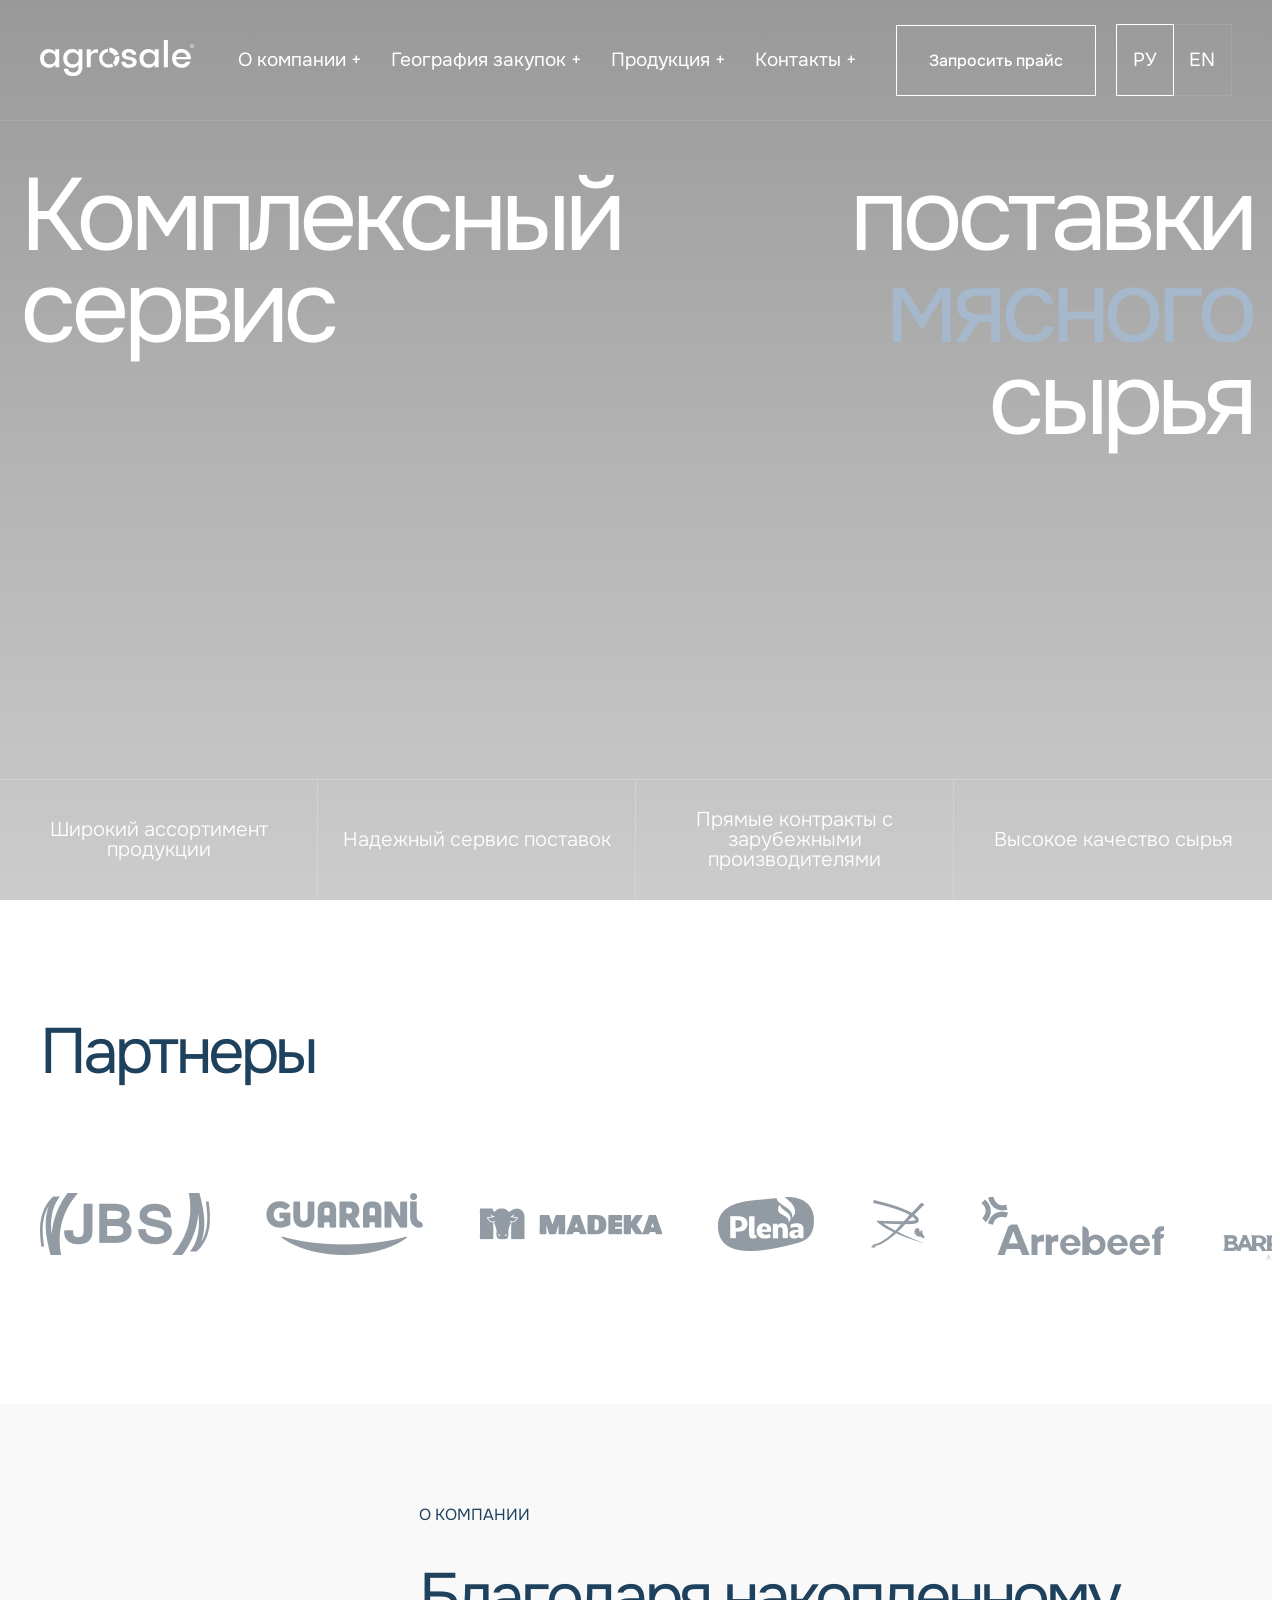
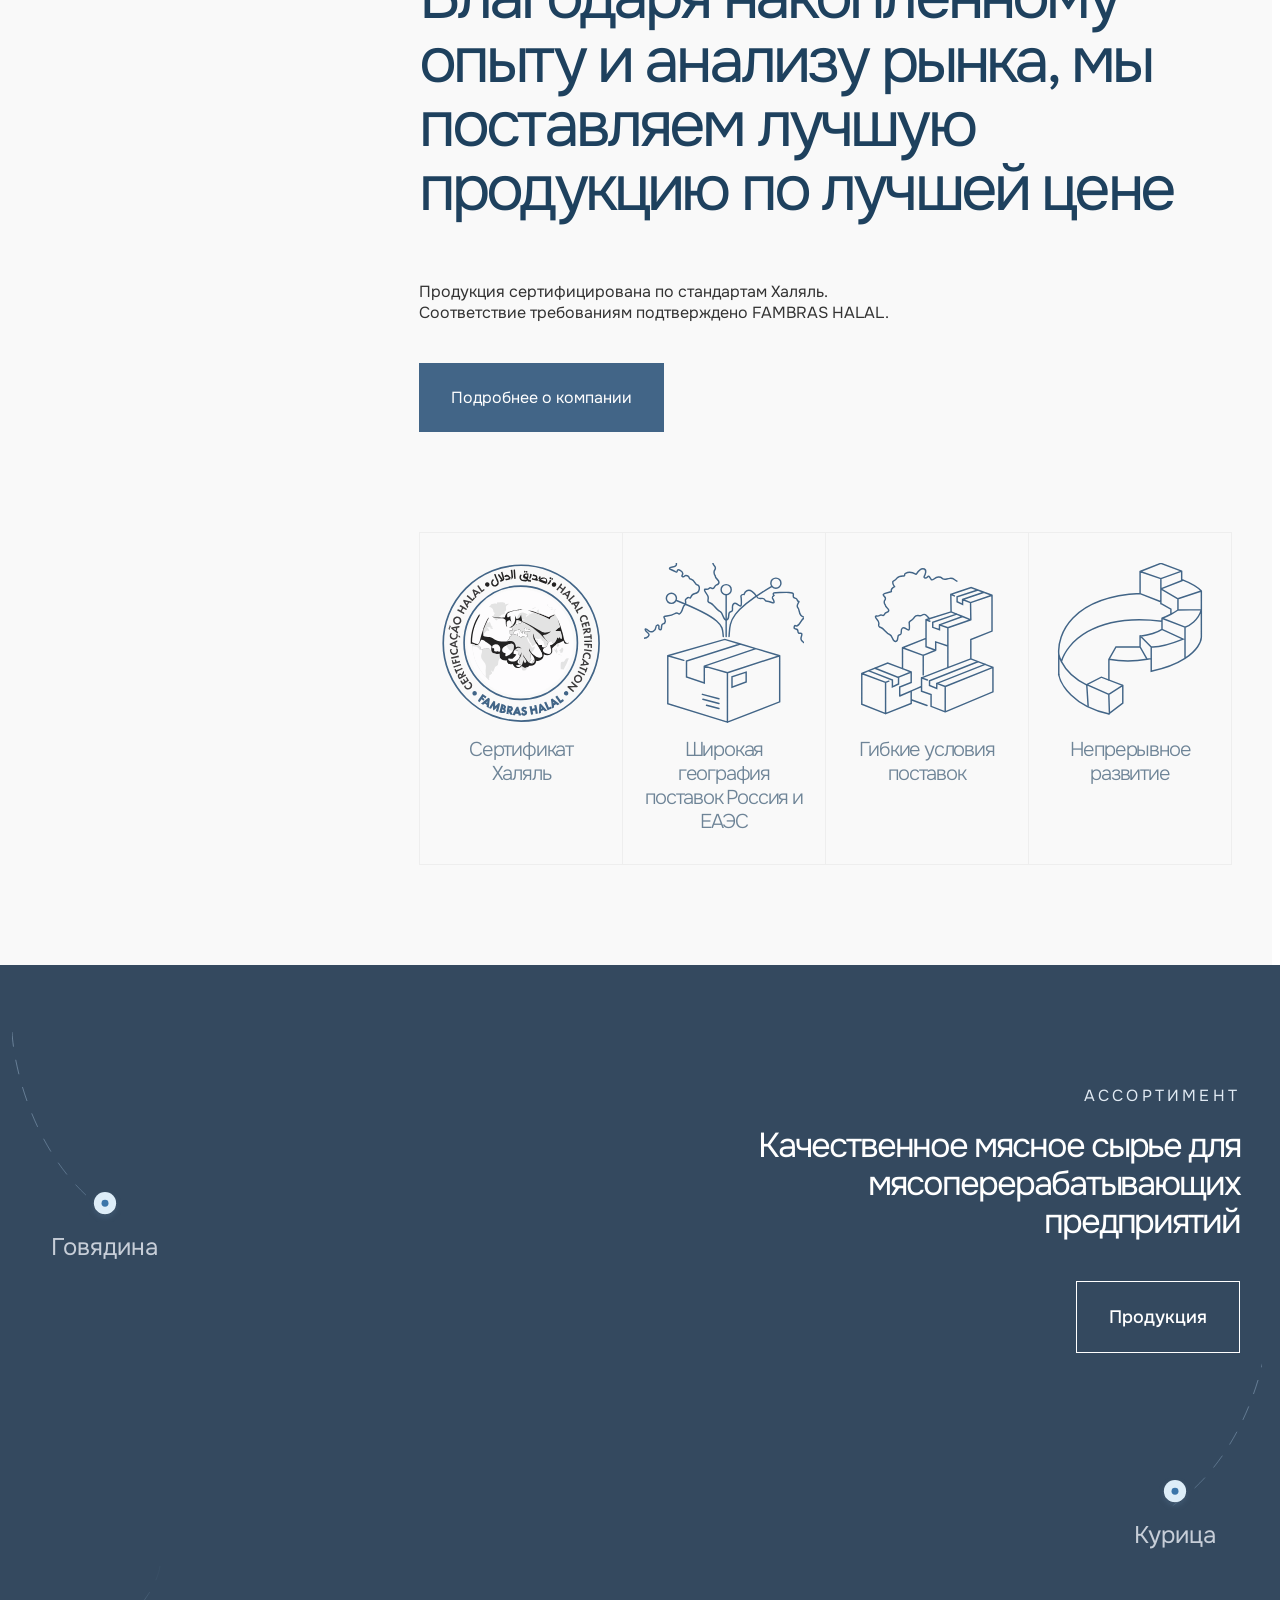
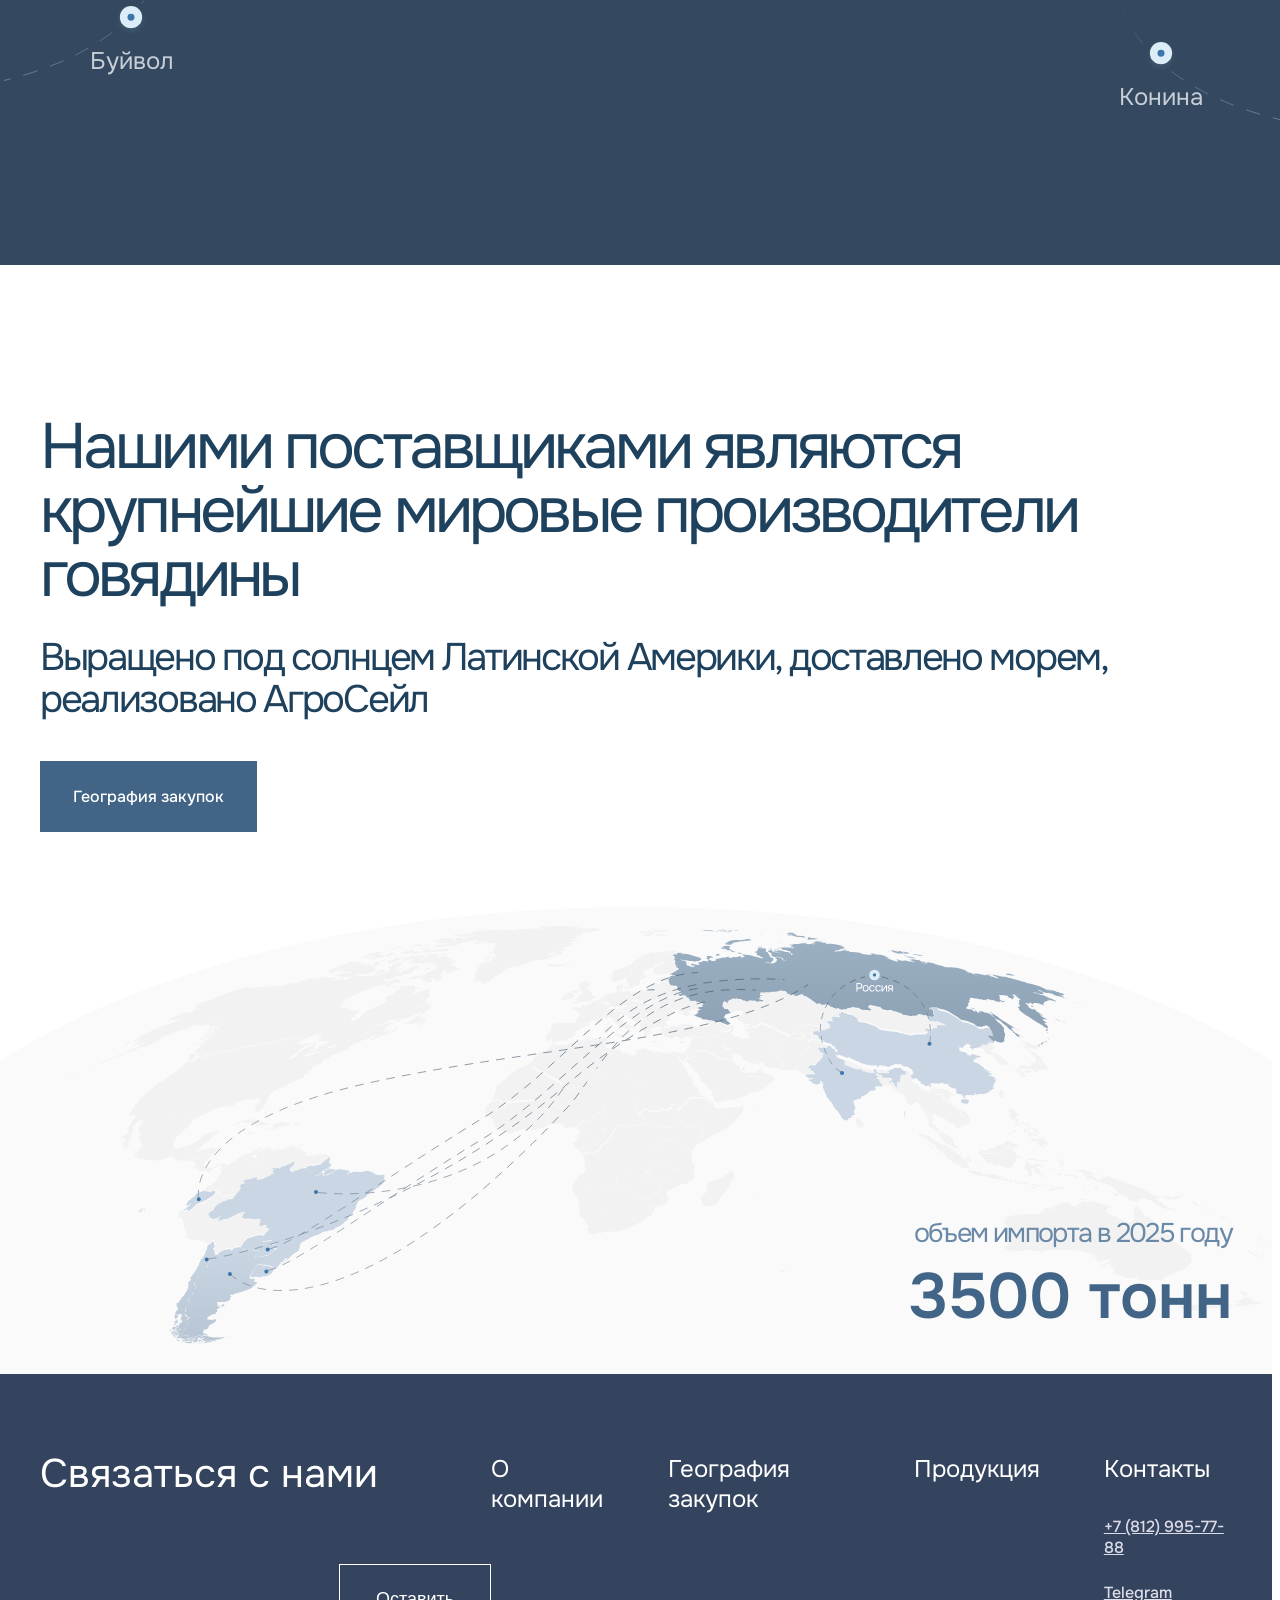
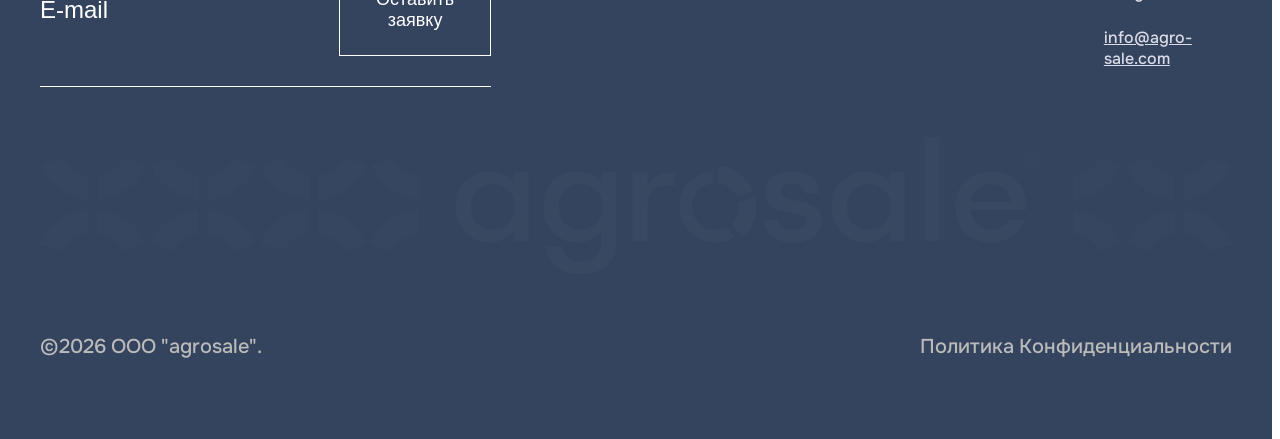
==== index.html @ a6a9d13f "First commit" ====
<!doctype html>
<html lang="en">
	<head>
		<meta charset="UTF-8" />
		<meta name="viewport" content="width=device-width, initial-scale=1.0" />
		<link rel="preconnect" href="https://fonts.googleapis.com" />
		<link rel="preconnect" href="https://fonts.gstatic.com" crossorigin />
		<link
			href="https://fonts.googleapis.com/css2?family=Onest:wght@100..900&display=swap"
			rel="stylesheet"
		/>
		<link rel="stylesheet" href="assets/css/style.css" />
		<title>Agrosale</title>
	</head>
	<body>
		<header class="header">
			<div class="container">
				<a href="index.html" class="logo">
					<img src="assets/svg/logo.svg" alt="agrosale" />
				</a>

				<button class="burger" id="burger">
					<span></span>
					<span></span>
					<span></span>
				</button>

				<div class="nav-wrapper" id="nav-wrapper">
					<div class="menu-image">
						<img src="assets/svg/logo2.svg" alt="Shipping" />
					</div>
					<div class="nav-image">
						<img src="assets/img/menu.jpg" alt="" />
					</div>
					<nav class="main-nav">
						<ul>
							<li><a href="company.html">О компании +</a></li>
							<li><a href="geography.html">География закупок +</a></li>
							<li><a href="production.html">Продукция +</a></li>
							<li><a href="contacts.html">Контакты +</a></li>
						</ul>
					</nav>

					<div class="header-actions">
						<a href="#" class="btn-price">Запросить прайс</a>

						<div class="lang-switcher">
							<a href="#" class="lang-item active">РУ</a>
							<a href="#" class="lang-item">EN</a>
						</div>
					</div>
				</div>
			</div>
		</header>
		<main>
			<section class="hero">
				<video autoplay muted loop playsinline class="hero__video">
					<source src="assets/video/landing.mp4" type="video/mp4" />
				</video>

				<div class="hero__overlay"></div>

				<div class="container hero__container">
					<div class="hero__titles">
						<h1 class="hero__title-left">Комплексный<br />сервис</h1>
						<h2 class="hero__title-right">
							поставки
							<span>мясного</span> сырья
						</h2>
					</div>

					<div class="hero__features">
						<div class="feature-item">Широкий ассортимент продукции</div>
						<div class="feature-item">Надежный сервис поставок</div>
						<div class="feature-item">
							Прямые контракты с зарубежными производителями
						</div>
						<div class="feature-item">Высокое качество сырья</div>
					</div>
				</div>
			</section>
			<section class="partners">
				<div class="container">
					<h2 class="partners__title">Партнеры</h2>
				</div>
				<div class="partners__slider-line">
					<div class="partners__item">
						<img src="assets/img/Group 57.png" alt="JBS" />
					</div>
					<div class="partners__item">
						<img src="assets/img/Frame 172.png" alt="Guarani" />
					</div>
					<div class="partners__item">
						<img src="assets/img/Frame 174.png" alt="Victoria" />
					</div>
					<div class="partners__item">
						<img src="assets/img/Frame 176.png" alt="Arrebeef" />
					</div>
					<div class="partners__item">
						<img src="assets/img/Frame 177.png" alt="Minerva" />
					</div>
					<div class="partners__item">
						<img src="assets/img/Frame 179.png" alt="Barra Mansa" />
					</div>
					<div class="partners__item">
						<img src="assets/img/Frame 180.png" alt="Barra Mansa" />
					</div>
					<div class="partners__item">
						<img src="assets/img/Frame 181.png" alt="Barra Mansa" />
					</div>
					<div class="partners__item">
						<img src="assets/img/Frame 182.png" alt="Barra Mansa" />
					</div>
					<div class="partners__item">
						<img src="assets/img/Frame 178.png" alt="Barra Mansa" />
					</div>
				</div>
			</section>
			<section class="about">
				<div class="container about__container">
					<div class="about__video-wrapper">
						<video autoplay muted loop playsinline class="about__video">
							<source src="assets/video/second.mp4" type="video/mp4" />
						</video>
					</div>

					<div class="about__content">
						<span class="about__subtitle">О КОМПАНИИ</span>
						<h2 class="about__title">
							Благодаря накопленному опыту и анализу рынка, мы поставляем лучшую
							продукцию по лучшей цене
						</h2>
						<p class="about__text">
							Продукция сертифицирована по стандартам Халяль. <br />
							Соответствие требованиям подтверждено FAMBRAS HALAL.
						</p>

						<a href="#" class="about__btn">Подробнее о компании</a>

						<div class="about__grid">
							<div class="about__card">
								<img src="assets/svg/halal.svg" alt="Сертификат" />
								<span>Сертификат Халяль</span>
							</div>
							<div class="about__card">
								<img src="assets/svg/geography.svg" alt="География" />
								<span>Широкая география поставок Россия и ЕАЭС</span>
							</div>
							<div class="about__card">
								<img src="assets/svg/postavki.svg" alt="Условия" />
								<span>Гибкие условия поставок</span>
							</div>
							<div class="about__card">
								<img src="assets/svg/razvitie.svg" alt="Развитие" />
								<span>Непрерывное развитие</span>
							</div>
						</div>
					</div>
				</div>
			</section>
			<section class="meat-selection">
				<div class="meat-video-bg">
					<video
						src="assets/video/0331.mp4"
						autoplay
						muted
						loop
						playsinline
						class="meat-video"
					></video>
				</div>

				<div class="meat-visual-overlay">
					<div class="pin pin-beef">
						<img
							src="assets/svg/line-beef.svg"
							class="pin-line line-1"
							alt=""
						/>
						<img
							src="assets/svg/line-beef_mobile.svg"
							class="pin-line line-1_mobile"
							alt=""
						/>
						<div class="pin-dot">
							<img src="assets/svg/pin.svg" alt="" />
						</div>
						<span class="pin-label">Говядина</span>
					</div>

					<div class="pin pin-buffalo">
						<img
							src="assets/svg/line-buivol.svg"
							class="pin-line line-2"
							alt=""
						/>
						<img
							src="assets/svg/line-buivol_mobile.svg"
							class="pin-line line-2_mobile"
							alt=""
						/>
						<div class="pin-dot">
							<img src="assets/svg/pin.svg" alt="" />
						</div>
						<span class="pin-label">Буйвол</span>
					</div>

					<div class="pin pin-horse">
						<img
							src="assets/svg/line-horse.svg"
							class="pin-line line-3"
							alt=""
						/>
						<img
							src="assets/svg/line-horse_mobile.svg"
							class="pin-line line-3_mobile"
							alt=""
						/>
						<div class="pin-dot">
							<img src="assets/svg/pin.svg" alt="" />
						</div>
						<span class="pin-label">Конина</span>
					</div>

					<div class="pin pin-chicken">
						<img
							src="assets/svg/line-chicken.svg"
							class="pin-line line-4"
							alt=""
						/>
						<img
							src="assets/svg/line-chicken_mobile.svg"
							class="pin-line line-4_mobile"
							alt=""
						/>
						<div class="pin-dot">
							<img src="assets/svg/pin.svg" alt="" />
						</div>
						<span class="pin-label">Курица</span>
					</div>
				</div>

				<div class="meat-info-container">
					<div class="meat-info">
						<span class="meat-subtitle">АССОРТИМЕНТ</span>
						<h2 class="meat-title">
							Качественное мясное сырье для мясоперерабатывающих предприятий
						</h2>
						<a href="#" class="btn-primary">Продукция</a>
					</div>
				</div>
			</section>
			<section class="map-section">
				<div class="map-bg">
					<img src="assets/svg/map.svg" alt="World Map" class="map-img" />
					<img
						src="assets/svg/map_mobile.svg"
						alt="World Map"
						class="map-img"
					/>
				</div>

				<div class="container map-container">
					<div class="map-header">
						<div class="map-header-left">
							<h2 class="map-title">
								Нашими поставщиками являются крупнейшие мировые производители
								говядины
							</h2>
						</div>
						<div class="map-header-right">
							<p class="map-descr">
								Выращено под солнцем Латинской Америки, доставлено морем,
								реализовано АгроСейл
							</p>
							<a href="#" class="btn-outline">География закупок</a>
						</div>
					</div>

					<div class="map-footer">
						<div class="map-stats">
							<span class="stats-label">объем импорта в 2025 году</span>
							<div class="stats-value">3500 тонн</div>
						</div>
					</div>
				</div>
			</section>
		</main>
		<footer>
			<footer class="footer">
				<div class="container">
					<div class="footer__top">
						<div class="footer__form-col">
							<h2 class="footer__title">Связаться с нами</h2>
							<form class="footer__form">
								<div class="footer__input-group">
									<input
										type="email"
										placeholder="E-mail"
										class="footer__input"
									/>
									<button type="submit" class="footer__btn">
										Оставить заявку
									</button>
								</div>
							</form>
						</div>

						<nav class="footer__nav">
							<div class="footer__nav-col">
								<a href="#" class="footer__nav-link">О компании</a>
							</div>
							<div class="footer__nav-col">
								<a href="#" class="footer__nav-link">География закупок</a>
							</div>
							<div class="footer__nav-col">
								<a href="#" class="footer__nav-link">Продукция</a>
							</div>
							<div class="footer__nav-col">
								<h3 class="footer__nav-title">Контакты</h3>
								<a href="tel:+78129957788" class="footer__contact-link"
									>+7 (812) 995-77-88</a
								>
								<a href="#" class="footer__contact-link">Telegram</a>
								<a href="mailto:info@agro-sale.com" class="footer__contact-link"
									>info@agro-sale.com</a
								>
							</div>
						</nav>
					</div>

					<div class="footer__logo-wrap">
						<img
							src="assets/svg/footer.svg"
							alt="agrosale"
							class="footer__logo-img"
						/>
					</div>

					<div class="footer__bottom">
						<p class="footer__copy">©2026 ООО "agrosale".</p>
						<a href="#" class="footer__policy">Политика Конфиденциальности</a>
					</div>
				</div>
			</footer>
		</footer>
		<script src="assets/js/script.js"></script>
	</body>
</html>
---- assets/css/style.css ----
@import url('./modules/header.css');
@import url('./modules/footer.css');
@import url('./core/base.css');
@import url('./sections/landing.css');
@import url('./sections/partner.css');
@import url('./sections/about.css');
@import url('./sections/meat.css');
@import url('./sections/map.css');
@import url('./sections/meat-landing.css');
@import url('./sections/product.css');
@import url('./sections/company-partner.css');
@import url('./sections/principles.css');
@import url('./sections/contacts.css');
@import url('./sections/form.css');
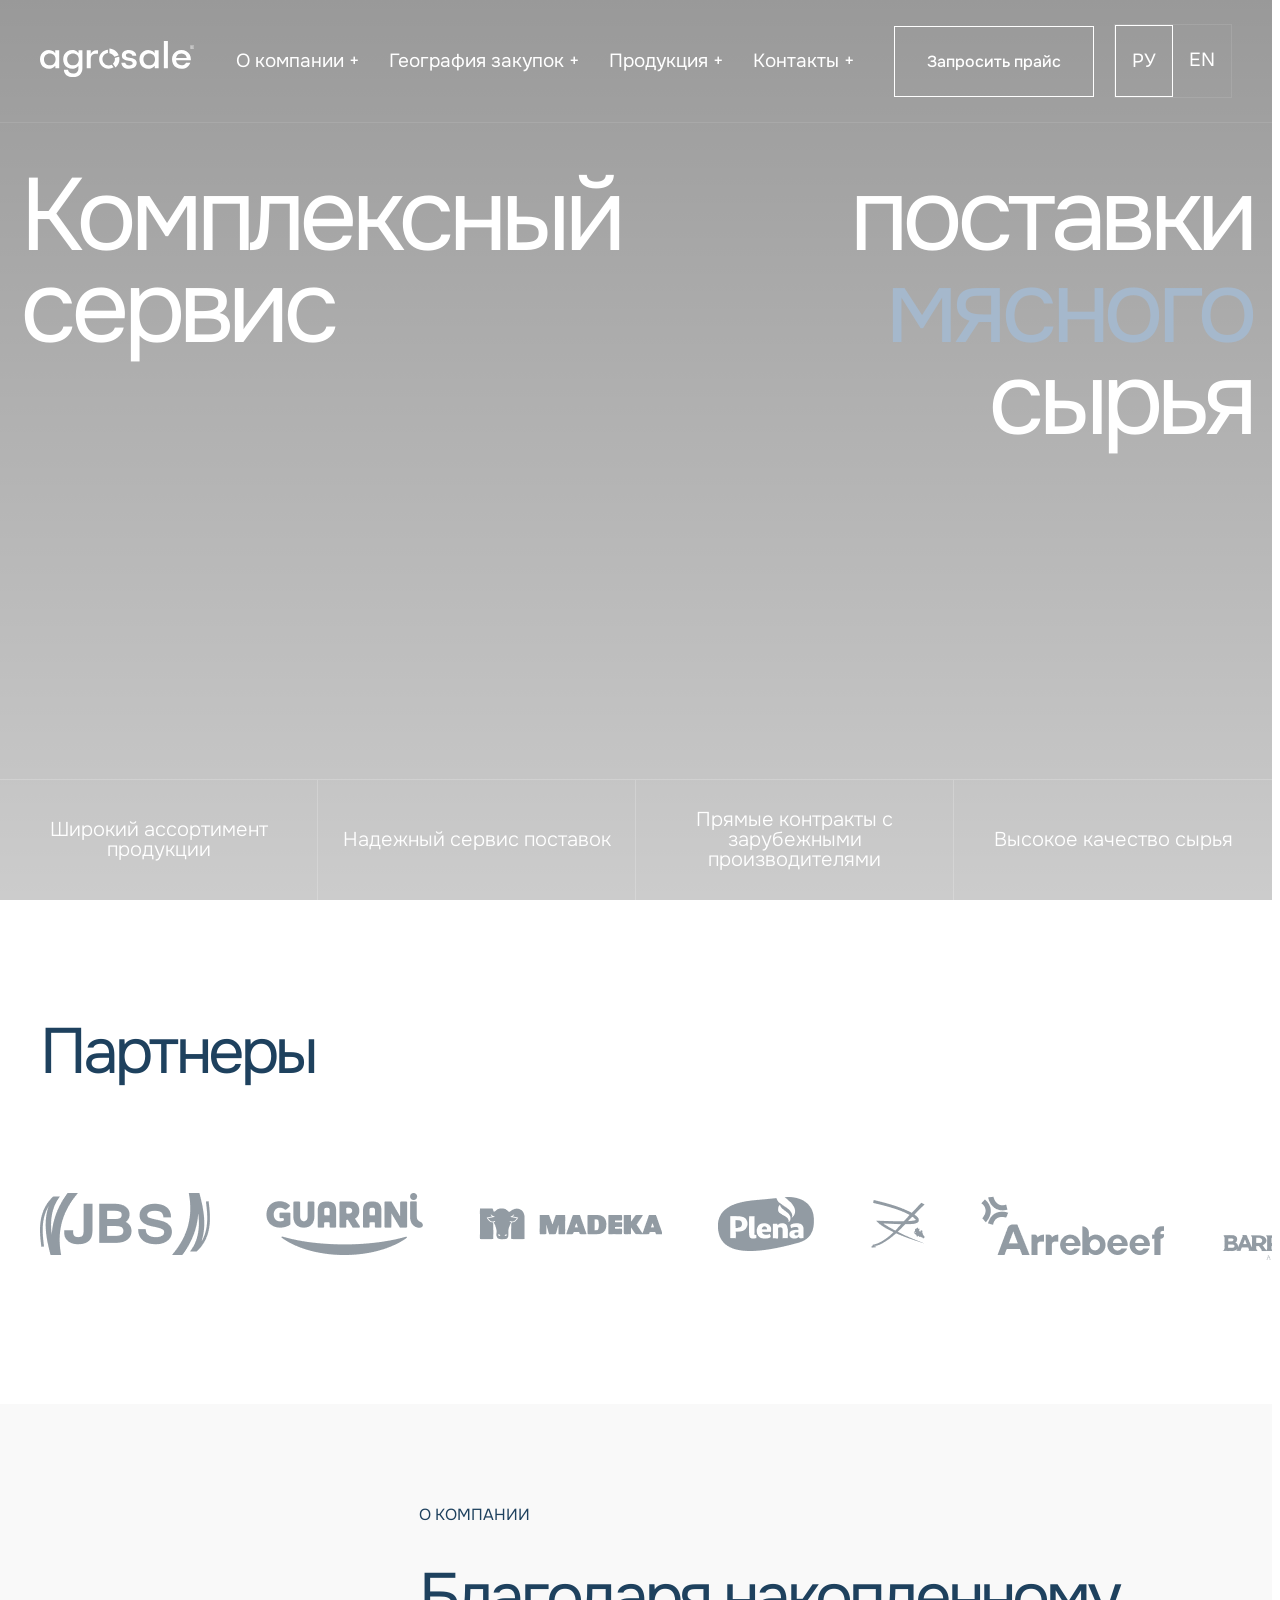
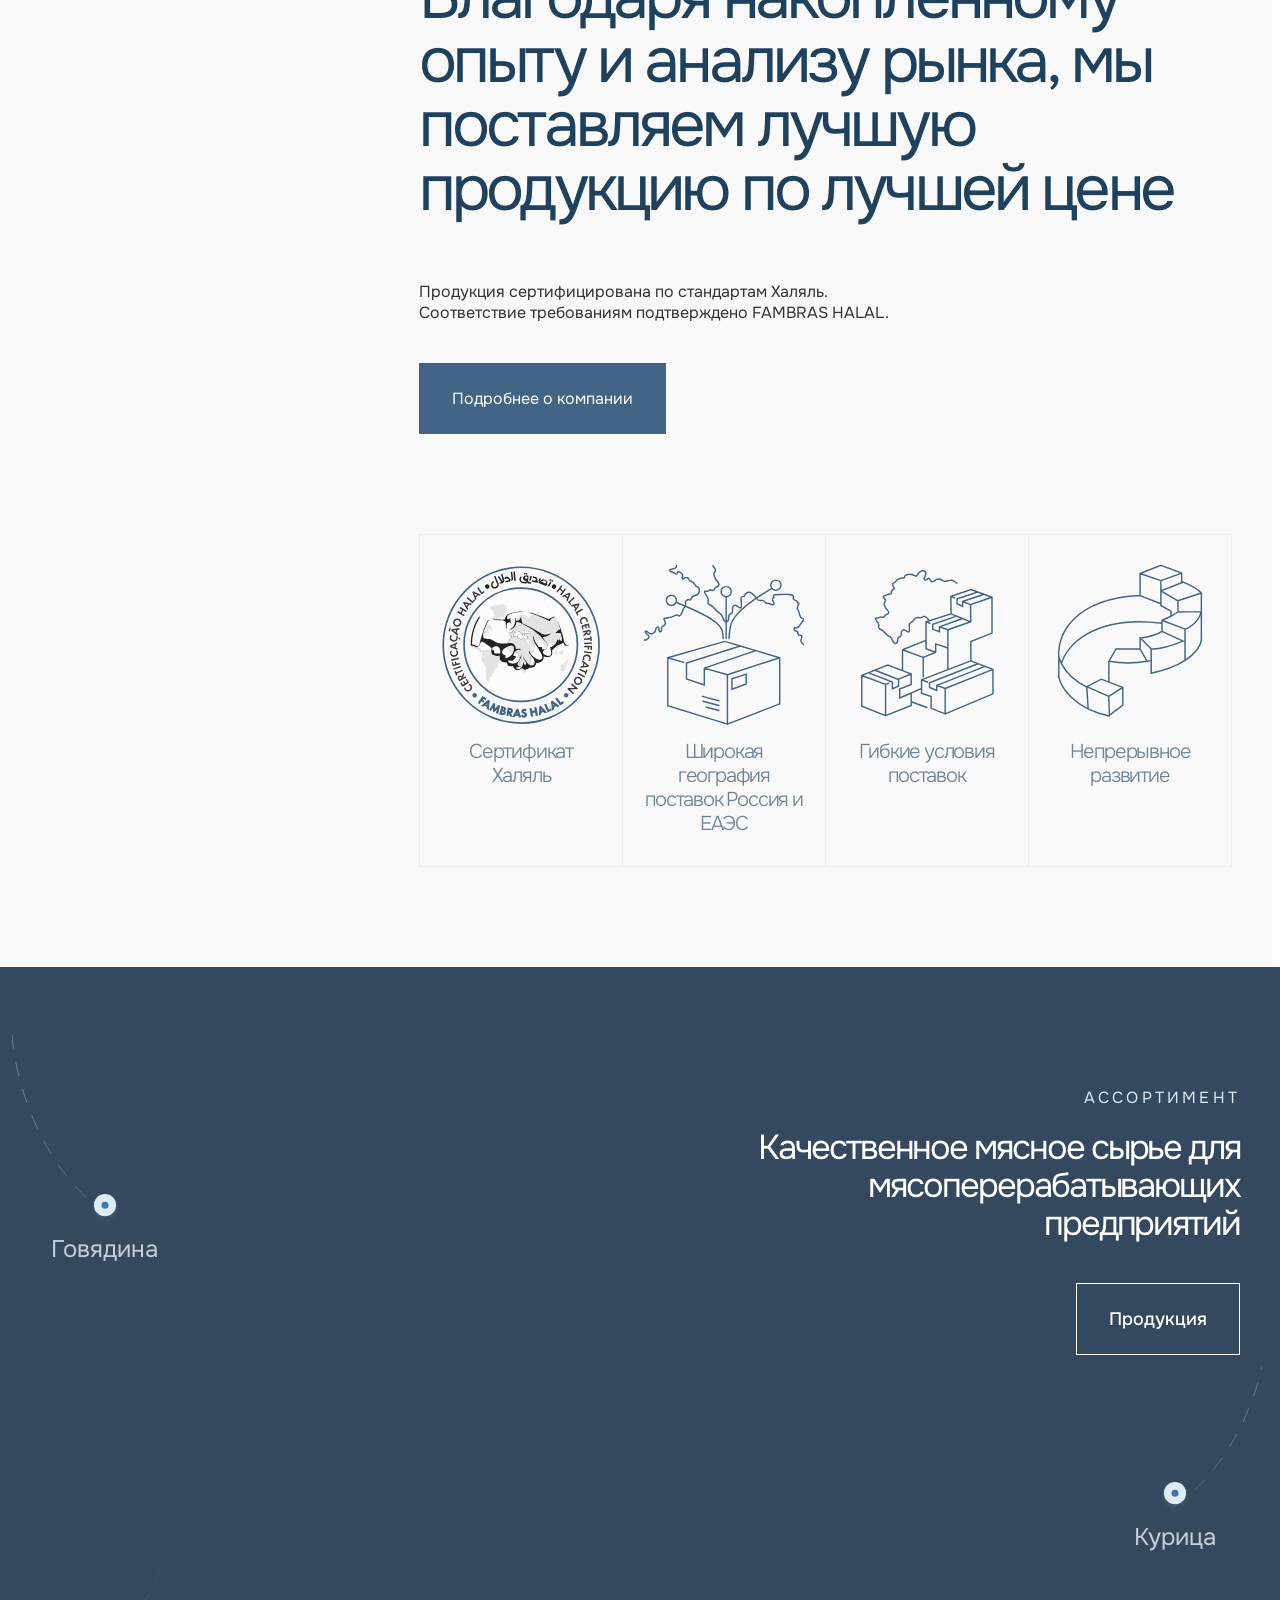
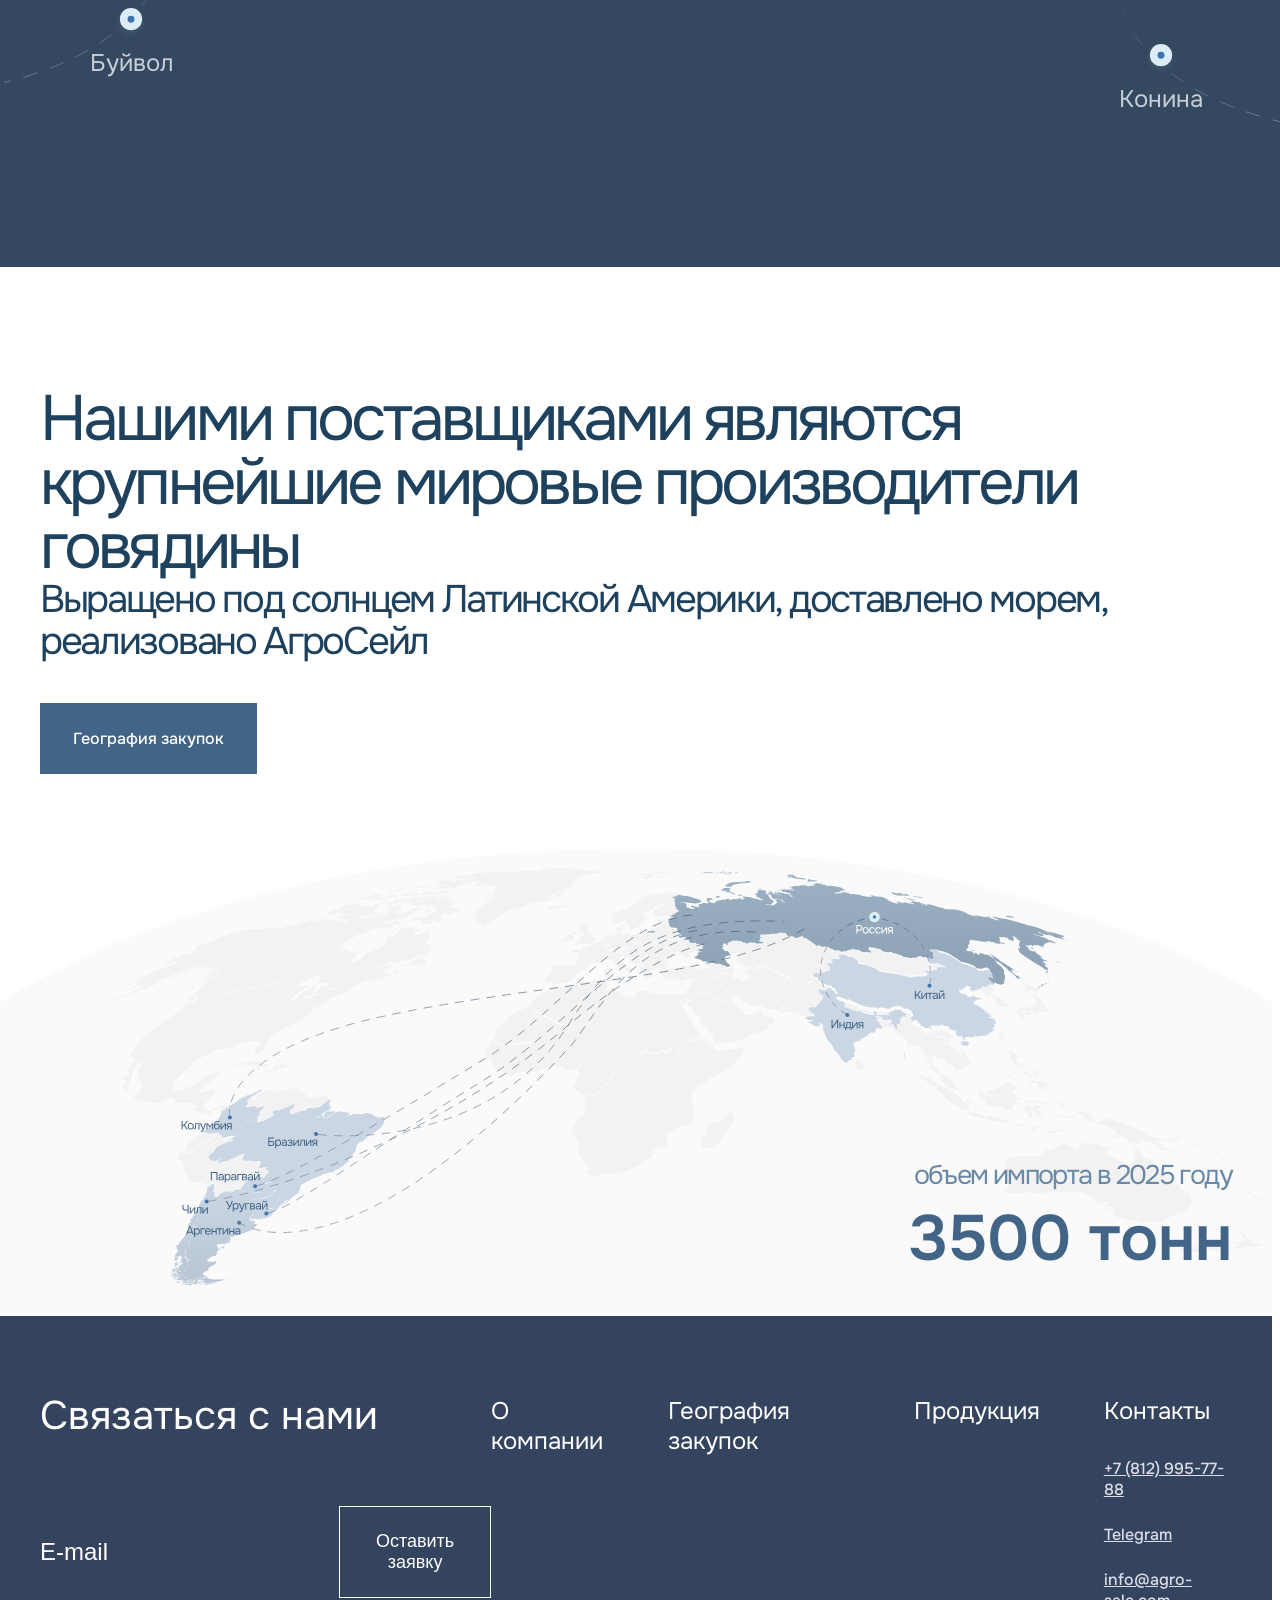
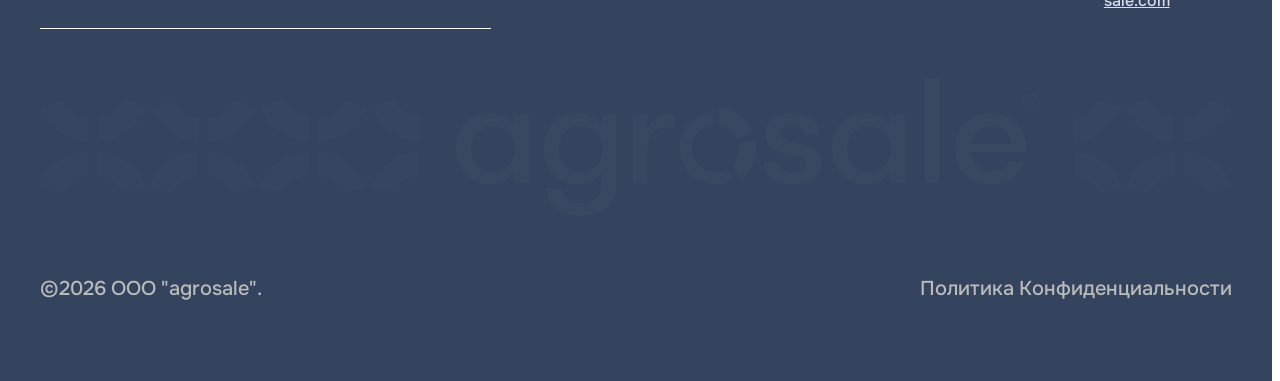
==== commit 9780a3b7: "Fourth" ====
--- a/index.html
+++ b/index.html
@@ -252,16 +252,16 @@
 			</section>
 			<section class="map-section">
 				<div class="map-bg">
-					<img src="assets/svg/map.svg" alt="World Map" class="map-img" />
+					<img src="assets/svg/map2.svg" alt="World Map" class="map-img" />
 					<img
-						src="assets/svg/map_mobile.svg"
+						src="assets/svg/map2_mobile.svg"
 						alt="World Map"
 						class="map-img"
 					/>
 				</div>
 
 				<div class="container map-container">
-					<div class="map-header">
+					<div class="map-heaмder">
 						<div class="map-header-left">
 							<h2 class="map-title">
 								Нашими поставщиками являются крупнейшие мировые производители
--- a/assets/css/style.css
+++ b/assets/css/style.css
@@ -11,4 +11,3 @@
 @import url('./sections/company-partner.css');
 @import url('./sections/principles.css');
 @import url('./sections/contacts.css');
-@import url('./sections/form.css');
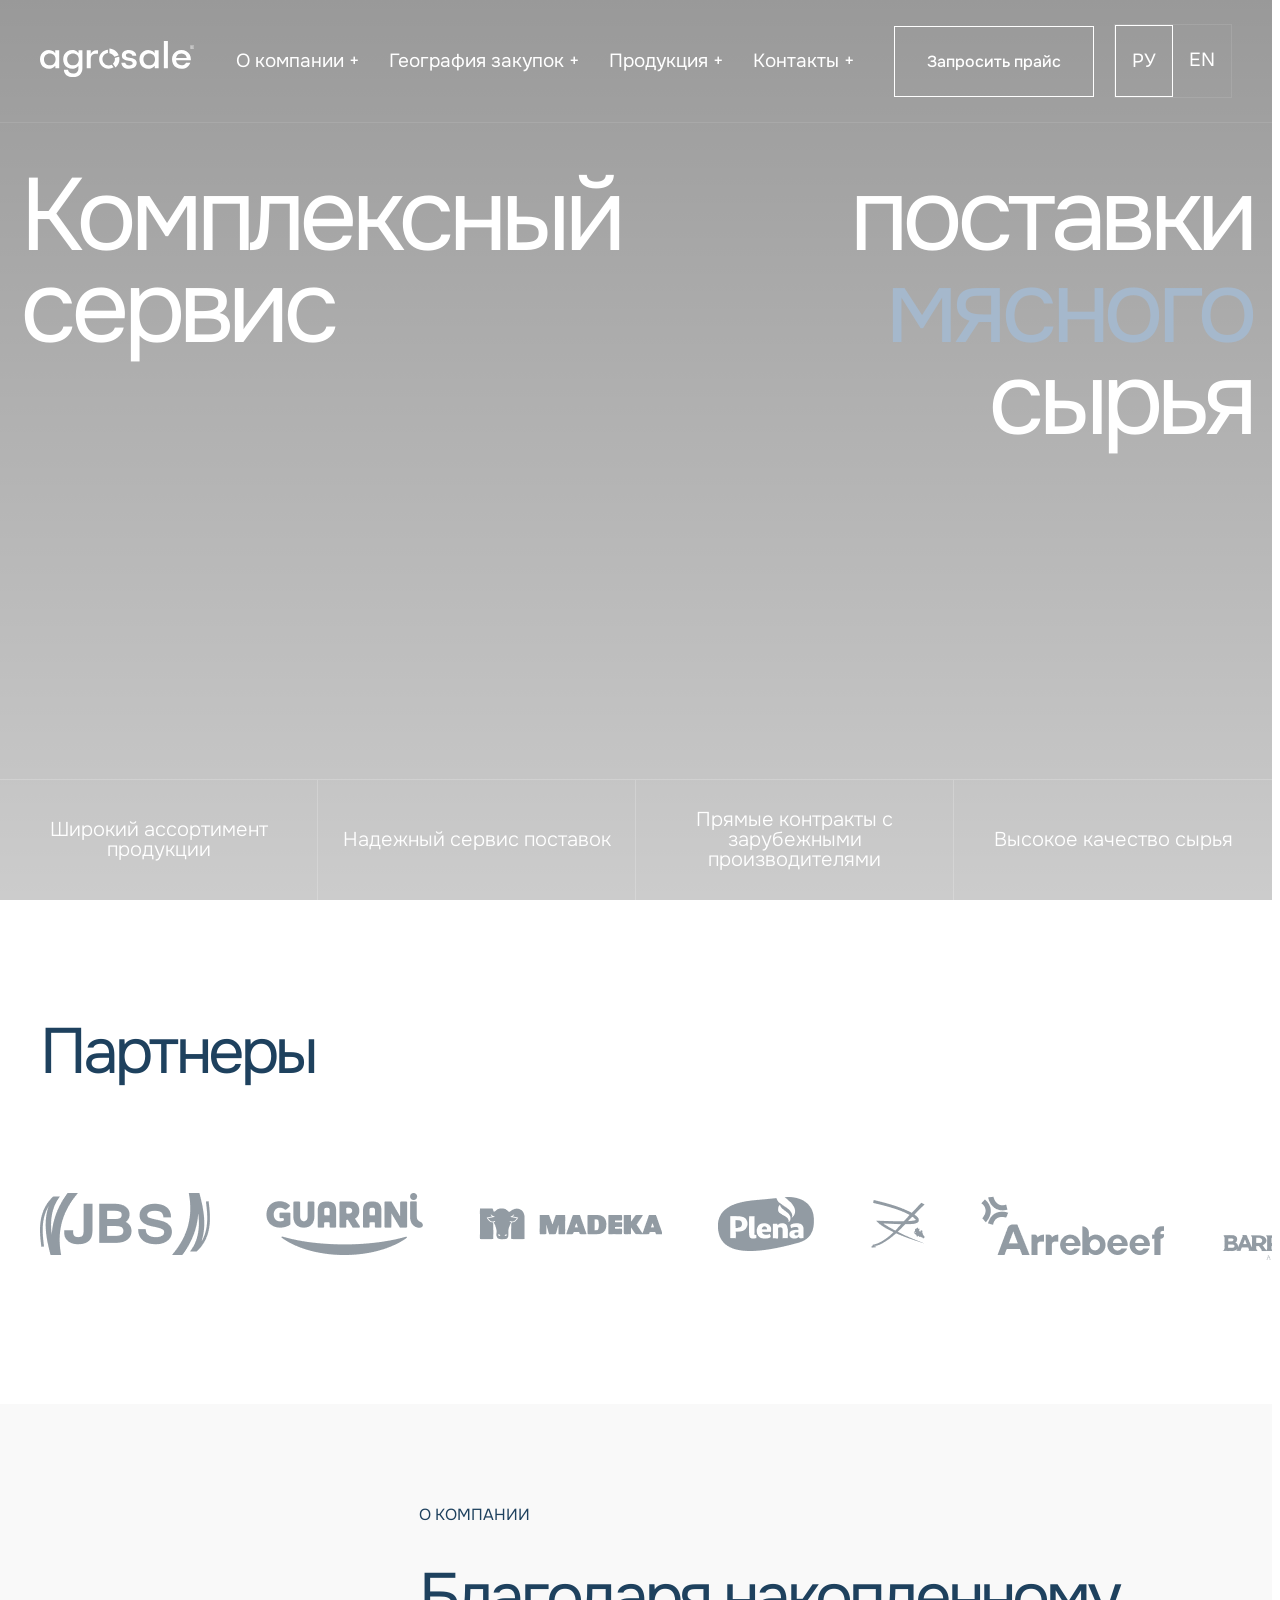
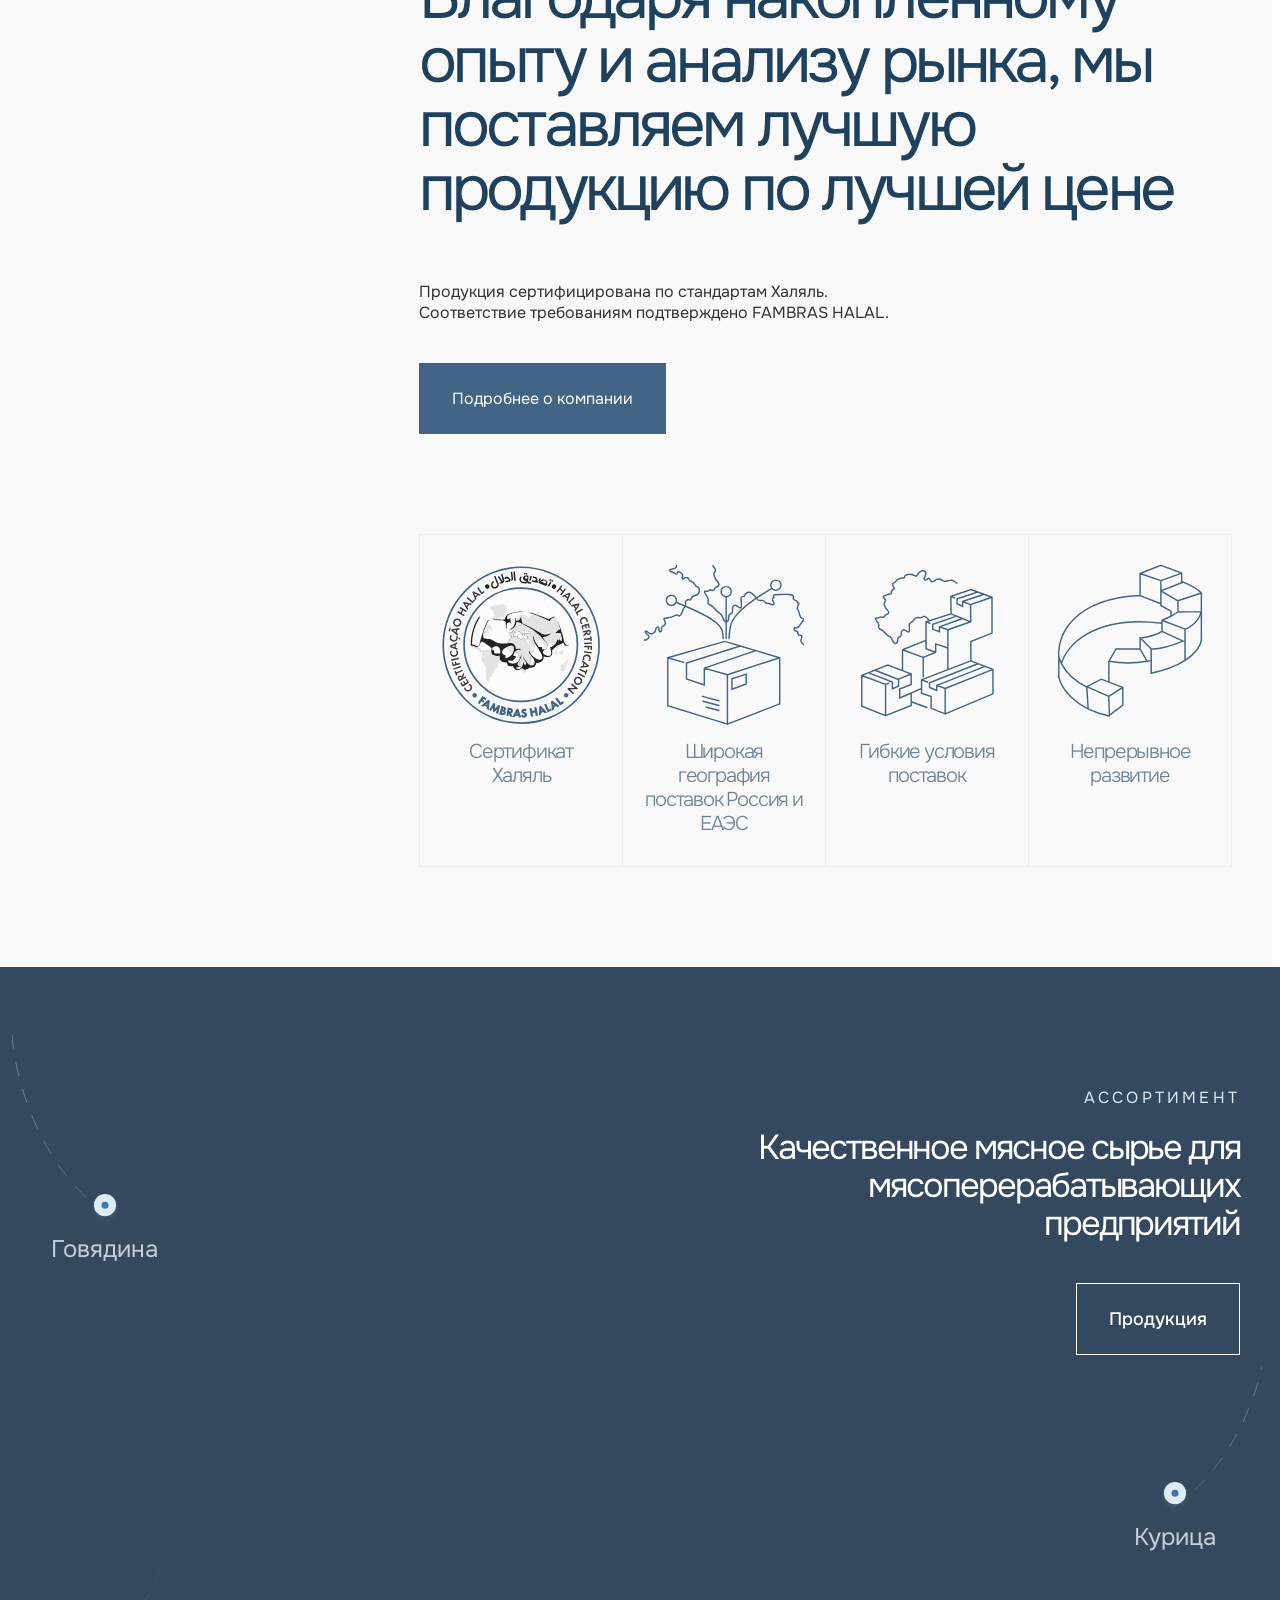
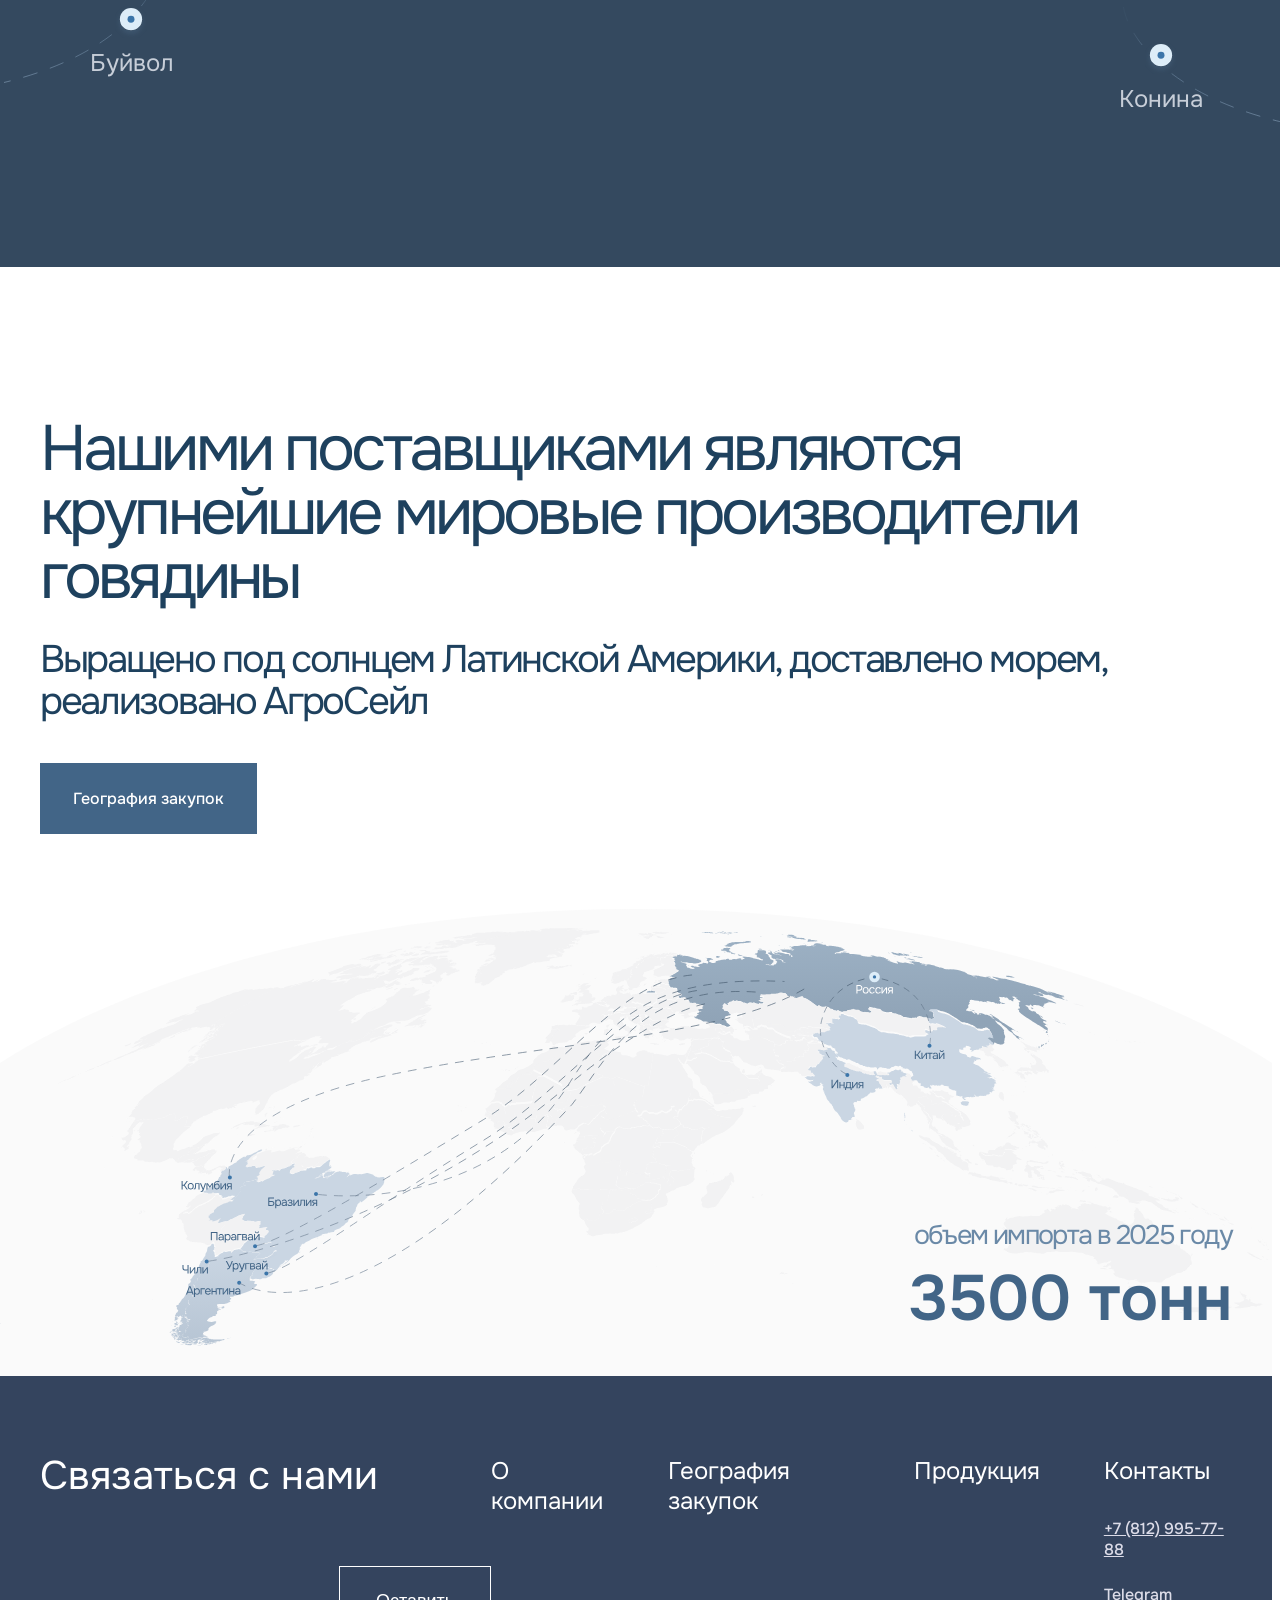
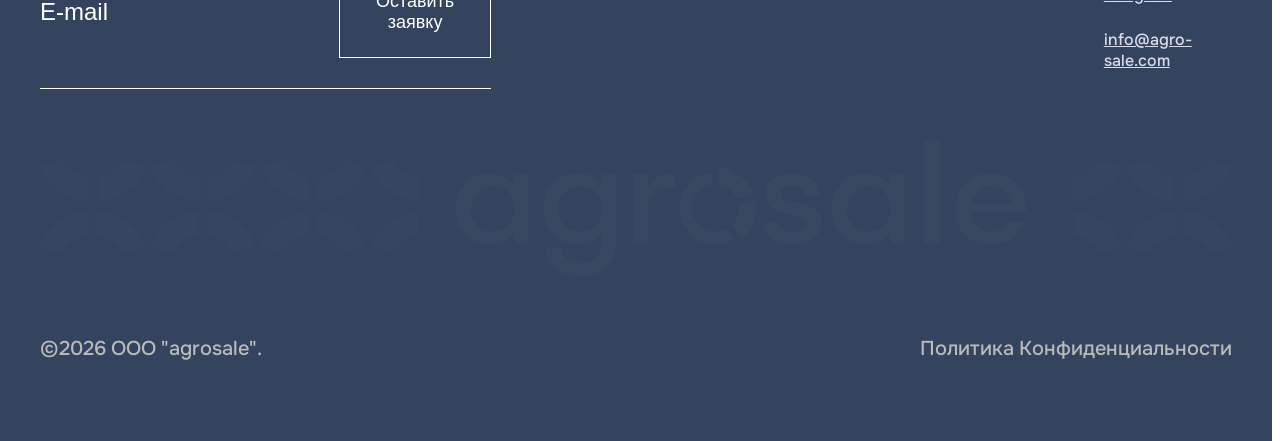
==== commit 8158790e: "commit" ====
--- a/index.html
+++ b/index.html
@@ -42,7 +42,7 @@
 					</nav>
 
 					<div class="header-actions">
-						<a href="#" class="btn-price">Запросить прайс</a>
+						<a href="#" class="btn-price open-btn">Запросить прайс</a>
 
 						<div class="lang-switcher">
 							<a href="#" class="lang-item active">РУ</a>
@@ -135,7 +135,7 @@
 							Соответствие требованиям подтверждено FAMBRAS HALAL.
 						</p>
 
-						<a href="#" class="about__btn">Подробнее о компании</a>
+						<a href="company.html" class="about__btn">Подробнее о компании</a>
 
 						<div class="about__grid">
 							<div class="about__card">
@@ -246,7 +246,7 @@
 						<h2 class="meat-title">
 							Качественное мясное сырье для мясоперерабатывающих предприятий
 						</h2>
-						<a href="#" class="btn-primary">Продукция</a>
+						<a href="production.html" class="btn-primary">Продукция</a>
 					</div>
 				</div>
 			</section>
@@ -261,7 +261,7 @@
 				</div>
 
 				<div class="container map-container">
-					<div class="map-heaмder">
+					<div class="map-header">
 						<div class="map-header-left">
 							<h2 class="map-title">
 								Нашими поставщиками являются крупнейшие мировые производители
@@ -273,7 +273,7 @@
 								Выращено под солнцем Латинской Америки, доставлено морем,
 								реализовано АгроСейл
 							</p>
-							<a href="#" class="btn-outline">География закупок</a>
+							<a href="geography.html" class="btn-outline">География закупок</a>
 						</div>
 					</div>
 
@@ -286,64 +286,96 @@
 				</div>
 			</section>
 		</main>
-		<footer>
-			<footer class="footer">
-				<div class="container">
-					<div class="footer__top">
-						<div class="footer__form-col">
-							<h2 class="footer__title">Связаться с нами</h2>
-							<form class="footer__form">
-								<div class="footer__input-group">
-									<input
-										type="email"
-										placeholder="E-mail"
-										class="footer__input"
-									/>
-									<button type="submit" class="footer__btn">
-										Оставить заявку
-									</button>
-								</div>
-							</form>
-						</div>
-
-						<nav class="footer__nav">
-							<div class="footer__nav-col">
-								<a href="#" class="footer__nav-link">О компании</a>
-							</div>
-							<div class="footer__nav-col">
-								<a href="#" class="footer__nav-link">География закупок</a>
-							</div>
-							<div class="footer__nav-col">
-								<a href="#" class="footer__nav-link">Продукция</a>
-							</div>
-							<div class="footer__nav-col">
-								<h3 class="footer__nav-title">Контакты</h3>
-								<a href="tel:+78129957788" class="footer__contact-link"
-									>+7 (812) 995-77-88</a
-								>
-								<a href="#" class="footer__contact-link">Telegram</a>
-								<a href="mailto:info@agro-sale.com" class="footer__contact-link"
-									>info@agro-sale.com</a
-								>
-							</div>
-						</nav>
-					</div>
-
-					<div class="footer__logo-wrap">
-						<img
-							src="assets/svg/footer.svg"
-							alt="agrosale"
-							class="footer__logo-img"
-						/>
-					</div>
-
-					<div class="footer__bottom">
-						<p class="footer__copy">©2026 ООО "agrosale".</p>
-						<a href="#" class="footer__policy">Политика Конфиденциальности</a>
-					</div>
-				</div>
-			</footer>
+		<footer class="footer">
+			<div class="container">
+				<div class="footer__top">
+					<div class="footer__form-col">
+						<h2 class="footer__title">Связаться с нами</h2>
+						<form class="footer__form">
+							<div class="footer__input-group">
+								<input
+									type="email"
+									placeholder="E-mail"
+									class="footer__input"
+								/>
+								<button type="submit" class="footer__btn">
+									Оставить заявку
+								</button>
+							</div>
+						</form>
+					</div>
+
+					<nav class="footer__nav">
+						<div class="footer__nav-col">
+							<a href="company.html" class="footer__nav-link">О компании</a>
+						</div>
+						<div class="footer__nav-col">
+							<a href="geography.html" class="footer__nav-link"
+								>География закупок</a
+							>
+						</div>
+						<div class="footer__nav-col">
+							<a href="production.html" class="footer__nav-link">Продукция</a>
+						</div>
+						<div class="footer__nav-col">
+							<a href="contacts.html" class="footer__nav-title">Контакты</a>
+							<a href="tel:+78129957788" class="footer__contact-link"
+								>+7 (812) 995-77-88</a
+							>
+							<a href="#" class="footer__contact-link">Telegram</a>
+							<a href="mailto:info@agro-sale.com" class="footer__contact-link"
+								>info@agro-sale.com</a
+							>
+						</div>
+					</nav>
+				</div>
+
+				<div class="footer__logo-wrap">
+					<img
+						src="assets/svg/footer.svg"
+						alt="agrosale"
+						class="footer__logo-img"
+					/>
+				</div>
+
+				<div class="footer__bottom">
+					<p class="footer__copy">©2026 ООО "agrosale".</p>
+					<a href="#" class="footer__policy">Политика Конфиденциальности</a>
+				</div>
+			</div>
 		</footer>
+		<div class="popup-overlay" id="pricePopup">
+			<div class="popup-content">
+				<button class="close-popup" aria-label="Закрыть"></button>
+
+				<div class="feedback-col form-card">
+					<h2 class="feedback-title">Запросить прайс</h2>
+					<p class="feedback-subtitle">
+						Заполните форму, и наши специалисты свяжутся с вами для консультации
+						по прайсу, поставкам и логистике мяса из разных стран.
+					</p>
+
+					<form class="price-form">
+						<div class="input-wrapper full">
+							<label>Ваши фамилия и имя:</label>
+							<input
+								type="text"
+								placeholder="Введите полностью фамилию и имя"
+							/>
+						</div>
+						<div class="input-wrapper">
+							<label>Ваш E-mail:</label>
+							<input type="email" placeholder="Введите электронную почту" />
+						</div>
+						<div class="input-wrapper">
+							<label>Ваш телефон:</label>
+							<input type="tel" placeholder="Введите номер телефона" />
+						</div>
+						<button type="submit" class="btn-send">Отправить запрос</button>
+					</form>
+				</div>
+			</div>
+		</div>
 		<script src="assets/js/script.js"></script>
 	</body>
 </html>
--- a/assets/css/style.css
+++ b/assets/css/style.css
@@ -1,5 +1,6 @@
 @import url('./modules/header.css');
 @import url('./modules/footer.css');
+@import url('./modules/pop_up.css');
 @import url('./core/base.css');
 @import url('./sections/landing.css');
 @import url('./sections/partner.css');
